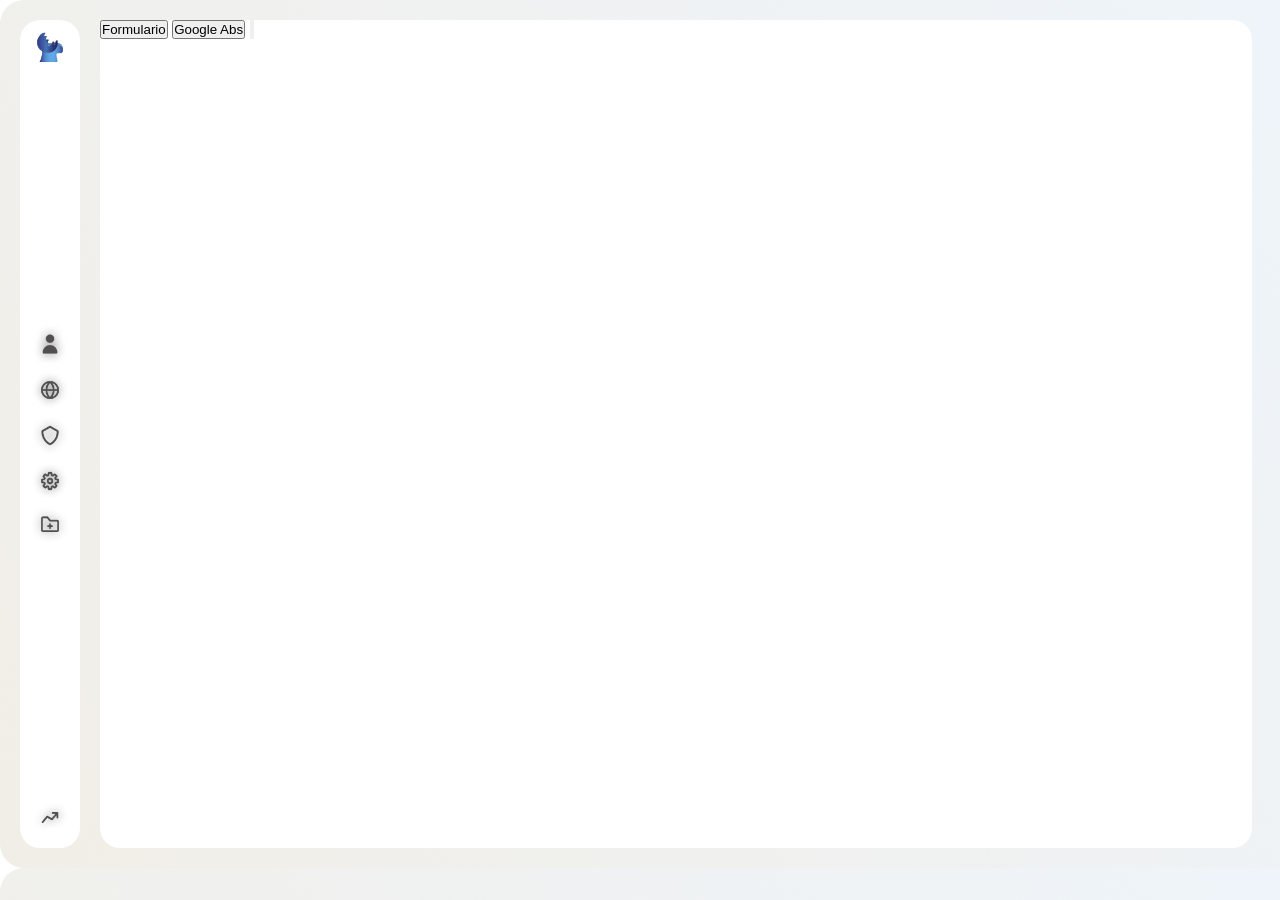
==== html/index.html @ fcce464b "Creacion de Header Para todas las Paginas" ====
<!DOCTYPE html>
<html lang="en">
<head>
    <meta charset="UTF-8">
    <meta http-equiv="X-UA-Compatible" content="IE=edge">
    <meta name="viewport" content="width=device-width, initial-scale=1.0">
    <title> CRM BlueCaribu </title>
    <link rel="stylesheet" href="../style/style.css">
</head>
<body>
    <!--Header Menu Vertucal -->
    <header class="header-container"> 
        <section class="logo-empresa">
            <a href="">
                <img src="../img/photos/logo_enpresa.png" alt="Logo Empresa">
            </a>
        </section>

        <nav class="navegacion-icons">
            <a href="" class="hober">
                <img src="../img/icon/icon_person.png" alt="icon person">
            </a>

            <a href="">
                <img src="../img/icon/icon_empresa.png" alt="icon empres">   
            </a>

            <a href="">
                <img src="../img/icon/icon _seguridad.png" alt="icon seguridad">   
            </a>

            <a href="">
                <img src="../img/icon/icon _seting.png" alt="icon condiguraciones">   
            </a>

            <a href="">
                <img src="../img/icon/icon _folder.png" alt="icon notas">   
            </a>
        </nav>

        <section>
            <a href="">
                <img src="../img/icon/icon _lineas.png" alt="icono lineas">
            </a>
        </section>
    </header> 

    <!-- Main Cartas Dinamicas-->
    <main class="main-container">
        <nav class="nav-main">
            <button> Formulario </button>
            <button> Google Abs </button>
            <button>
                <img src="" alt="">
            </button>
        </nav>

        <div class="card1-main">

        </div>
        
        <div class="card2-main">

        </div>
    </main>
</body>
</html>
---- style/style.css ----
*{
    box-sizing: border-box;
    margin: 0;
    padding: 0;
}

body{
    font-family: 'Inconsolata', monospace;
    font-family: 'Poppins', sans-serif;
    font-family: 'Quicksand', sans-serif;
    background-image: url(../img/photos/Fondo.png);
    background-size: cover;
    border: 0px;
    display: flex;
}

:root{
    /*Colores*/
    --white:#FFFFFF;
    --black:#000000;
    /*Tamaño De Letas*/
    --font-pequeñp: 14px;
    --font-mediana: 16px;
    --font-grande: 20px;
    --fort-exgrande: 25px;
}

/* --- Header ----*/
header{
    background-color: var(--white);
    width: 60px;
    height: 92vh;
    margin: 20px;
    border-radius: 20px;
    display: flex;
    flex-direction: column;
    justify-content: space-between;
    align-items: center;
    padding: 10px;
}

.hoder :nth-child(2){
    width: 15px;
    height: 15px;
}

header img{
    width: 40px;
    width: 40px;
}

main{
    background-color: var(--white);
    width: 90%;
    height: 92vh;
    margin: 20px 20px 20px 0px;
    border-radius: 20px;
}
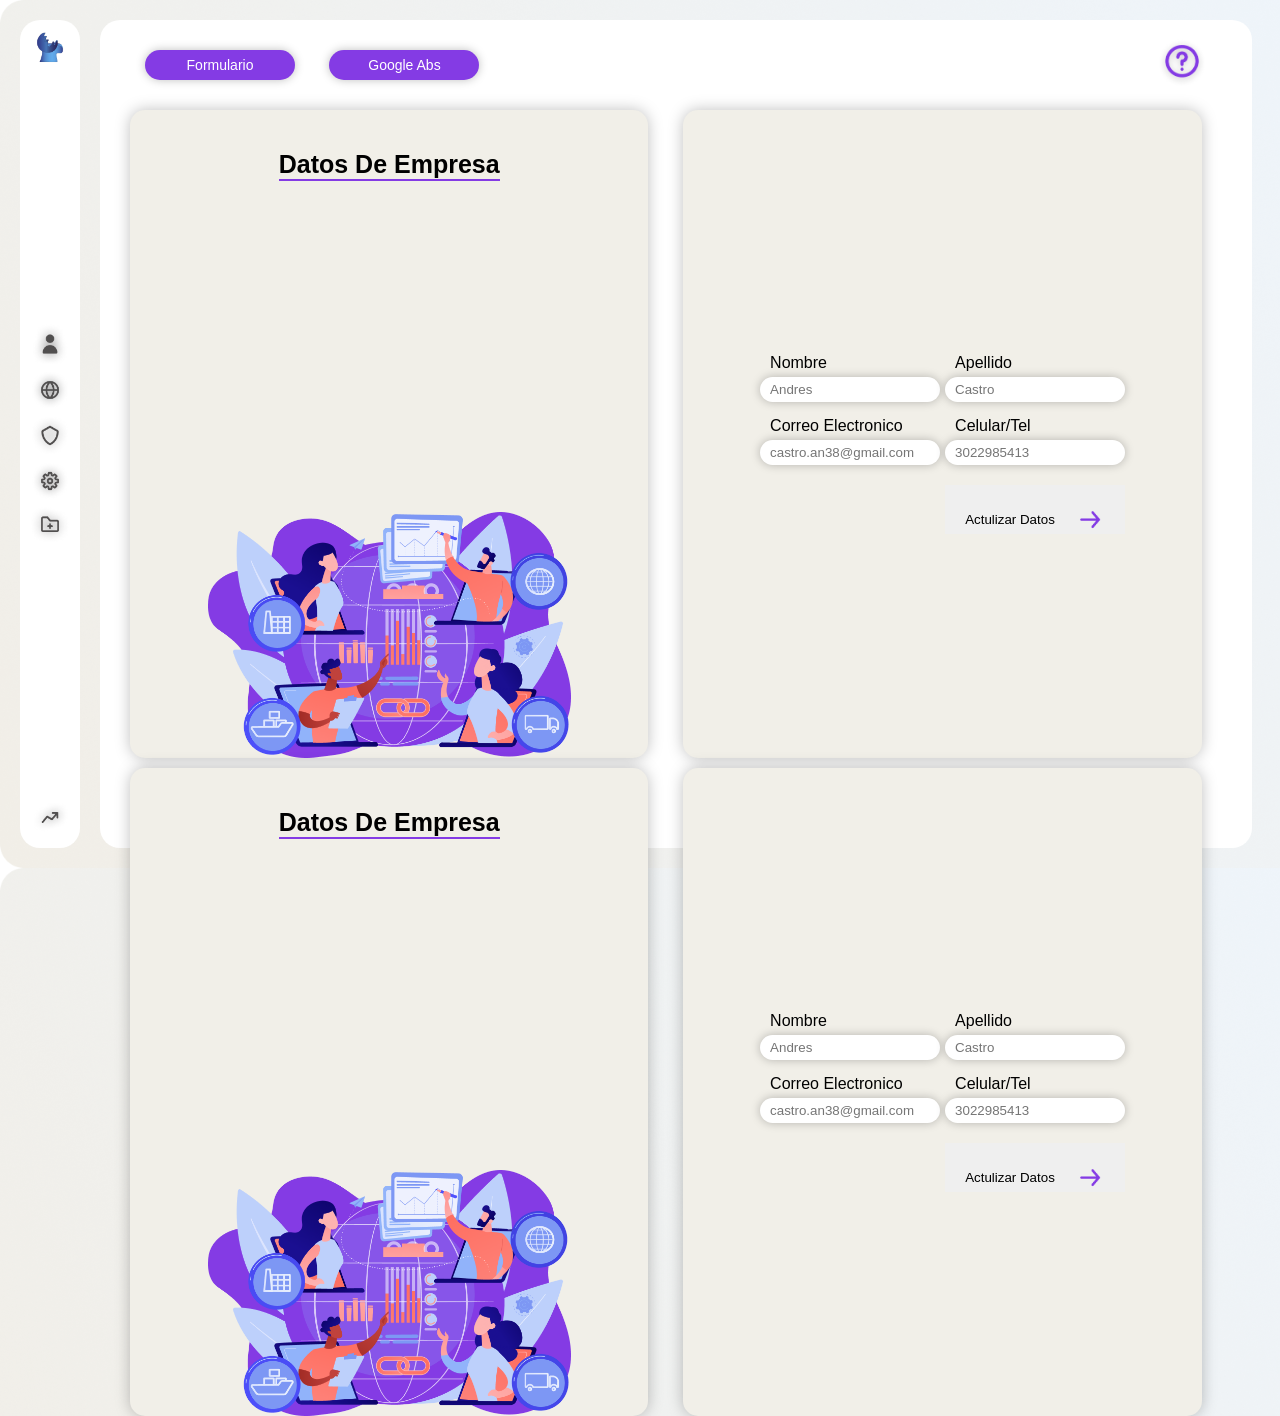
==== commit 1b025b87: "Terminado de cartas de personas y empresas" ====
--- a/html/index.html
+++ b/html/index.html
@@ -47,19 +47,164 @@
 
     <!-- Main Cartas Dinamicas-->
     <main class="main-container">
-        <nav class="nav-main">
-            <button> Formulario </button>
-            <button> Google Abs </button>
-            <button>
-                <img src="" alt="">
-            </button>
-        </nav>
-
-        <div class="card1-main">
-
-        </div>
-        
-        <div class="card2-main">
+        <div class="card-personas-main">
+            <nav class="nav-main">
+                <section class="button-nav">
+                    <button> Formulario </button>
+                    <button> Google Abs</button>
+                </section>
+
+                <section class="icono-preguntas">
+                    <img src="../img/icon/preguntas.png" alt="Logo preguntas">
+                </section>
+            </nav>
+
+            <div class="card-container invisible-persona">
+                <section class="card1">
+                    <h1> Datos De Contacto</h1>
+                    <img src="../img/photos/ilustracion_persona.png" alt="ilustracion contacto">
+                </section>
+
+                <section class="card2">
+                    <form action="" class="formulario">
+                        <ul class="container-fomulario">
+                            <li>
+                                <label for="nombre">Nombre</label>
+                                <input type="text" id="nombre" placeholder="Andres" required>
+                            </li>
+
+                            <li>
+                                <label for="apellido">Apellido</label>
+                                <input type="text" id="apellido" placeholder="Castro" required>
+                            </li>
+
+                            <li>
+                                <label for="email">Correo Electronico</label>
+                                <input type="email" id="email" placeholder="castro.an38@gmail.com" required>
+                            </li>
+
+                            <li>
+                                <label for="telefono">Celular/Tel</label>
+                                <input type="number" id="telefono" placeholder="3022985413" required>
+                            </li>
+
+                            <li>
+                                <label for="dirreccion">Dirreccion</label>
+                                <input type="text" id="dirrecion" placeholder="Carrera 16 # 90 - 34" required>
+                            </li>
+
+                            <li>
+                                <label for="pais">Pais</label>
+                                <input type="text" id="pais" placeholder="Colombia" required>
+                            </li>
+
+                            <li>
+                                <label for="ciudad">Ciudad</label>
+                                <input type="text" id="ciudad" placeholder="Zipaquira" required>
+                            </li>
+
+                            <li>
+                                <label for="skype">Skype</label>
+                                <input type="text" id="skype" placeholder="Andres.Castro" required>
+                            </li>
+
+                            <li>
+                                <label for="likedin">Likedin</label>
+                                <input type="text" id="likedin" placeholder="andresCastro" required>
+                            </li>
+
+                            <li>
+                                <label for="cargo">Cargo</label>
+                                <input type="text" id="cargo" placeholder="Ingeniero Multiemdia" required>
+                            </li>
+
+                            <button>
+                                <p>Actulizar Datos
+                                    <img src="../img/icon/button.png" alt="">
+                                </p>
+                            </button>
+                        </ul>
+                    </form>
+                </section>
+            </div>
+
+            <div class="card-container invisible-empresa">
+                <section class="card1">
+                    <h1> Datos De Empresa</h1>
+                    <img src="../img/photos/ilustracion_empresa.png" alt="ilustracion contacto">
+                </section>
+
+                <section class="card2 card2-empresas">
+                    <form action="" class="formulario">
+                        <ul class="container-fomulario">
+                            <li>
+                                <label for="nombre">Nombre</label>
+                                <input type="text" id="nombre" placeholder="Andres" required>
+                            </li>
+
+                            <li>
+                                <label for="apellido">Apellido</label>
+                                <input type="text" id="apellido" placeholder="Castro" required>
+                            </li>
+
+                            <li>
+                                <label for="email">Correo Electronico</label>
+                                <input type="email" id="email" placeholder="castro.an38@gmail.com" required>
+                            </li>
+
+                            <li>
+                                <label for="telefono">Celular/Tel</label>
+                                <input type="number" id="telefono" placeholder="3022985413" required>
+                            </li>
+
+                            <button>
+                                <p>Actulizar Datos
+                                    <img src="../img/icon/button.png" alt="">
+                                </p>
+                            </button>
+                        </ul>
+                    </form>
+                </section>
+            </div>
+
+            <div class="card-container invisible-seguimiento">
+                <section class="card1">
+                    <h1> Datos De Empresa</h1>
+                    <img src="../img/photos/ilustracion_empresa.png" alt="ilustracion contacto">
+                </section>
+
+                <section class="card2 card2-empresas">
+                    <form action="" class="formulario">
+                        <ul class="container-fomulario">
+                            <li>
+                                <label for="nombre">Nombre</label>
+                                <input type="text" id="nombre" placeholder="Andres" required>
+                            </li>
+
+                            <li>
+                                <label for="apellido">Apellido</label>
+                                <input type="text" id="apellido" placeholder="Castro" required>
+                            </li>
+
+                            <li>
+                                <label for="email">Correo Electronico</label>
+                                <input type="email" id="email" placeholder="castro.an38@gmail.com" required>
+                            </li>
+
+                            <li>
+                                <label for="telefono">Celular/Tel</label>
+                                <input type="number" id="telefono" placeholder="3022985413" required>
+                            </li>
+
+                            <button>
+                                <p>Actulizar Datos
+                                    <img src="../img/icon/button.png" alt="">
+                                </p>
+                            </button>
+                        </ul>
+                    </form>
+                </section>
+            </div>
 
         </div>
     </main>
--- a/style/style.css
+++ b/style/style.css
@@ -18,8 +18,10 @@
     /*Colores*/
     --white:#FFFFFF;
     --black:#000000;
+    --morado: #843BE4;
+    --gris: #F1EFE8;
     /*Tamaño De Letas*/
-    --font-pequeñp: 14px;
+    --font-pequenio: 14px;
     --font-mediana: 16px;
     --font-grande: 20px;
     --fort-exgrande: 25px;
@@ -49,10 +51,148 @@
     width: 40px;
 }
 
+/* Main */
 main{
     background-color: var(--white);
     width: 90%;
     height: 92vh;
     margin: 20px 20px 20px 0px;
     border-radius: 20px;
+}
+
+
+.nav-main{
+    height: 60px;
+    display: flex;
+    justify-content: space-between;
+    align-items: center;
+    margin: 15px 45px 15px 45px;
+}
+
+.nav-main button{
+    width: 150px;
+    height: 30px;
+    background: var(--morado);
+    border: none;
+    border-radius: 15px;
+    color: var(--white);
+    font-size: var(--font-pequenio);
+    box-shadow: 0px 0px 10px rgba(0, 0, 0, 0.25);
+}
+
+.button-nav :nth-child(2){
+    margin-left: 30px;
+ }
+
+.icono-preguntas img{
+    width: 50px;
+    height: 50px;
+}
+
+.card-container{
+    width: 90%;
+    height: auto;
+    margin: 0px 30px 10px 30px;
+    display: grid;
+    grid-template-columns: repeat(2,50%);
+    grid-template-rows: auto;
+    gap: 35px;
+}
+
+.card1, .card2{
+    background-color: var(--gris);
+    height: 72vh;
+    border-radius: 15px;
+    box-shadow: 0px 0px 15px rgba(0, 0, 0, 0.25);
+}
+
+.card1{
+    display: flex;
+    flex-direction: column;
+    justify-content: space-between;
+}
+
+.card1 h1{
+    font-size: var(--fort-exgrande);
+    margin: 0 auto;
+    padding-top: 40px;
+    border-bottom: 2px solid var(--morado);
+}
+
+.card1 img{
+    width: 70%;
+    object-fit: contain;
+    align-items: center;
+    margin: 0 auto;
+}
+
+.container-fomulario{
+    display: grid;
+    grid-template-columns: repeat(2,1fr);
+    grid-template-rows: repeat(5, auto);
+    gap: 5px;
+}
+
+.formulario{
+    margin-top: 10px;
+}
+
+.formulario label{
+    font-size: var(--font-mediana);
+    padding-top: 10px;
+    padding-left: 10px;
+}
+
+.container-fomulario li{
+    display: flex;
+    flex-direction: column;
+    margin: 0 auto;
+}
+.container-fomulario input{
+    border-radius: 15px;
+    border: none;
+    height: 25px;
+    width: 180px;
+    margin-top: 5px;
+    padding-left: 10px;
+    outline: none;
+    box-shadow: 0px 0px 10px rgba(0, 0, 0, 0.25);;
+}
+
+.container-fomulario input:focus{
+    border: 2px solid var(--morado);
+}
+
+.container-fomulario button{
+    grid-area: 6 / 2;
+    border: none;
+    width: 180px;
+    margin: 0 auto;
+    padding-top: 20px;
+}
+
+.container-fomulario button p{
+    display: flex;
+    place-items: center;
+    justify-content: space-evenly;
+}
+
+.container-fomulario button img{
+    width: 30px;
+}
+
+/* Ocurtar la primera caratas de personas */
+.invisible-persona{
+    display: none;
+}
+
+/* Estilos de Crtas Empresa */
+.card2-empresas{
+    display: flex;
+    justify-content: center;
+    align-items: center
+}
+
+.invisible-empresa{
+    /*display: none; */
 }
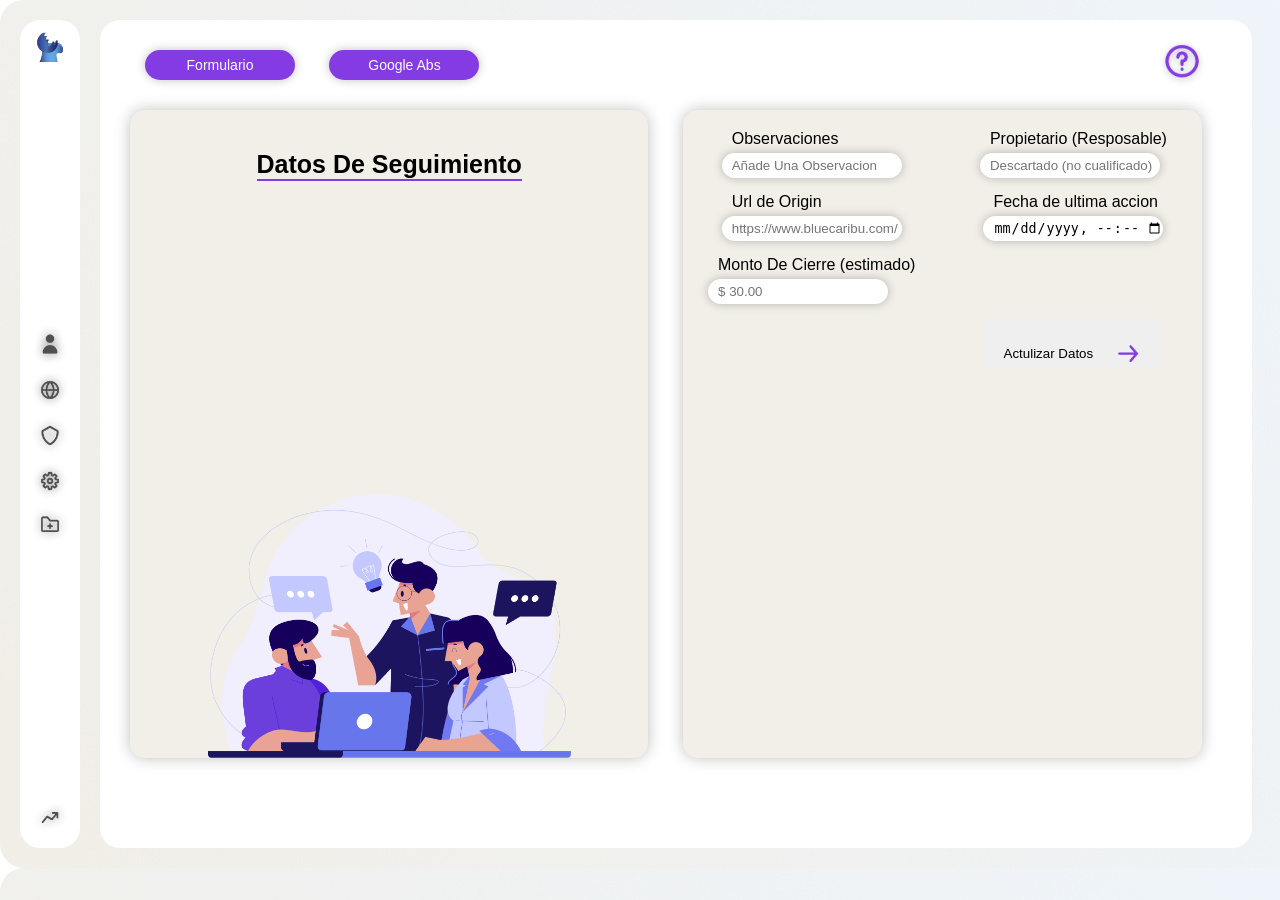
==== commit ad93d365: "Documentado codigo y modificando la carta de seguimiento" ====
--- a/html/index.html
+++ b/html/index.html
@@ -10,12 +10,15 @@
 <body>
     <!--Header Menu Vertucal -->
     <header class="header-container"> 
+
+        <!-- Logo Empresa -->
         <section class="logo-empresa">
             <a href="">
                 <img src="../img/photos/logo_enpresa.png" alt="Logo Empresa">
             </a>
         </section>
 
+        <!--Menu de Iconos de navegacion-->
         <nav class="navegacion-icons">
             <a href="" class="hober">
                 <img src="../img/icon/icon_person.png" alt="icon person">
@@ -38,6 +41,7 @@
             </a>
         </nav>
 
+        <!-- Linea de Tiempo -->
         <section>
             <a href="">
                 <img src="../img/icon/icon _lineas.png" alt="icono lineas">
@@ -48,6 +52,7 @@
     <!-- Main Cartas Dinamicas-->
     <main class="main-container">
         <div class="card-personas-main">
+            <!-- Navegacion de Botones Main Formualrio, google Ads & ? -->
             <nav class="nav-main">
                 <section class="button-nav">
                     <button> Formulario </button>
@@ -59,6 +64,7 @@
                 </section>
             </nav>
 
+            <!-- Cartas Datos Persona-->
             <div class="card-container invisible-persona">
                 <section class="card1">
                     <h1> Datos De Contacto</h1>
@@ -128,6 +134,7 @@
                 </section>
             </div>
 
+            <!-- Cartas Datos Empresa-->
             <div class="card-container invisible-empresa">
                 <section class="card1">
                     <h1> Datos De Empresa</h1>
@@ -136,25 +143,25 @@
 
                 <section class="card2 card2-empresas">
                     <form action="" class="formulario">
-                        <ul class="container-fomulario">
-                            <li>
-                                <label for="nombre">Nombre</label>
-                                <input type="text" id="nombre" placeholder="Andres" required>
-                            </li>
-
-                            <li>
-                                <label for="apellido">Apellido</label>
-                                <input type="text" id="apellido" placeholder="Castro" required>
-                            </li>
-
-                            <li>
-                                <label for="email">Correo Electronico</label>
-                                <input type="email" id="email" placeholder="castro.an38@gmail.com" required>
-                            </li>
-
-                            <li>
-                                <label for="telefono">Celular/Tel</label>
-                                <input type="number" id="telefono" placeholder="3022985413" required>
+                        <ul class="container-fomulario formulario-empresa">
+                            <li>
+                                <label for="empresa">Empresa</label>
+                                <input type="text" id="empresa" placeholder="BlueCaribu" required>
+                            </li>
+
+                            <li>
+                                <label for="pagina">Pagina Web</label>
+                                <input type="url" id="pagina" placeholder="https://www.bluecaribu.com/" required>
+                            </li>
+
+                            <li>
+                                <label for="telefono-empresa">Telefono</label>
+                                <input type="number" id="telefono-empresa" placeholder="17941799" required>
+                            </li>
+
+                            <li>
+                                <label for="extencion">Extencion</label>
+                                <input type="number" id="extencion" placeholder="30229" required>
                             </li>
 
                             <button>
@@ -166,34 +173,40 @@
                     </form>
                 </section>
             </div>
-
+        
+            <!-- Cartas Datos Seguimiento-->
             <div class="card-container invisible-seguimiento">
                 <section class="card1">
-                    <h1> Datos De Empresa</h1>
-                    <img src="../img/photos/ilustracion_empresa.png" alt="ilustracion contacto">
-                </section>
-
-                <section class="card2 card2-empresas">
+                    <h1> Datos De Seguimiento</h1>
+                    <img src="../img/photos/ilustracion_seguimiento.png" alt="ilustracion contacto">
+                </section>
+
+                <section class="card2 card2-seguimiento">
                     <form action="" class="formulario">
                         <ul class="container-fomulario">
                             <li>
-                                <label for="nombre">Nombre</label>
-                                <input type="text" id="nombre" placeholder="Andres" required>
-                            </li>
-
-                            <li>
-                                <label for="apellido">Apellido</label>
-                                <input type="text" id="apellido" placeholder="Castro" required>
-                            </li>
-
-                            <li>
-                                <label for="email">Correo Electronico</label>
-                                <input type="email" id="email" placeholder="castro.an38@gmail.com" required>
-                            </li>
-
-                            <li>
-                                <label for="telefono">Celular/Tel</label>
-                                <input type="number" id="telefono" placeholder="3022985413" required>
+                                <label for="notas">Observaciones</label>
+                                <input type="text" id="notas" placeholder="Añade Una Observacion" required>
+                            </li>
+
+                            <li>
+                                <label for="propietario">Propietario (Resposable)</label>
+                                <input type="text" id="propietario" placeholder="Descartado (no cualificado)" required>
+                            </li>
+
+                            <li>
+                                <label for="url">Url de Origin</label>
+                                <input type="url" id="url" placeholder="https://www.bluecaribu.com/" required>
+                            </li>
+
+                            <li>
+                                <label for="fecha">Fecha de ultima accion</label>
+                                <input type="datetime-local" id="fecha" placeholder="20/09/2017 4:50pm" required>
+                            </li>
+
+                            <li>
+                                <label for="monto">Monto De Cierre (estimado)</label>
+                                <input type="number" id="monto" placeholder="$ 30.00 " required>
                             </li>
 
                             <button>
--- a/style/style.css
+++ b/style/style.css
@@ -186,7 +186,11 @@
     display: none;
 }
 
-/* Estilos de Crtas Empresa */
+.formulario-empresa{
+    gap: 15px;
+}
+
+/* Estilos de Cartas Empresa */
 .card2-empresas{
     display: flex;
     justify-content: center;
@@ -194,5 +198,7 @@
 }
 
 .invisible-empresa{
-    /*display: none; */
-}+    display: none; 
+}
+
+/* Estilos de Carta Seguimiento */
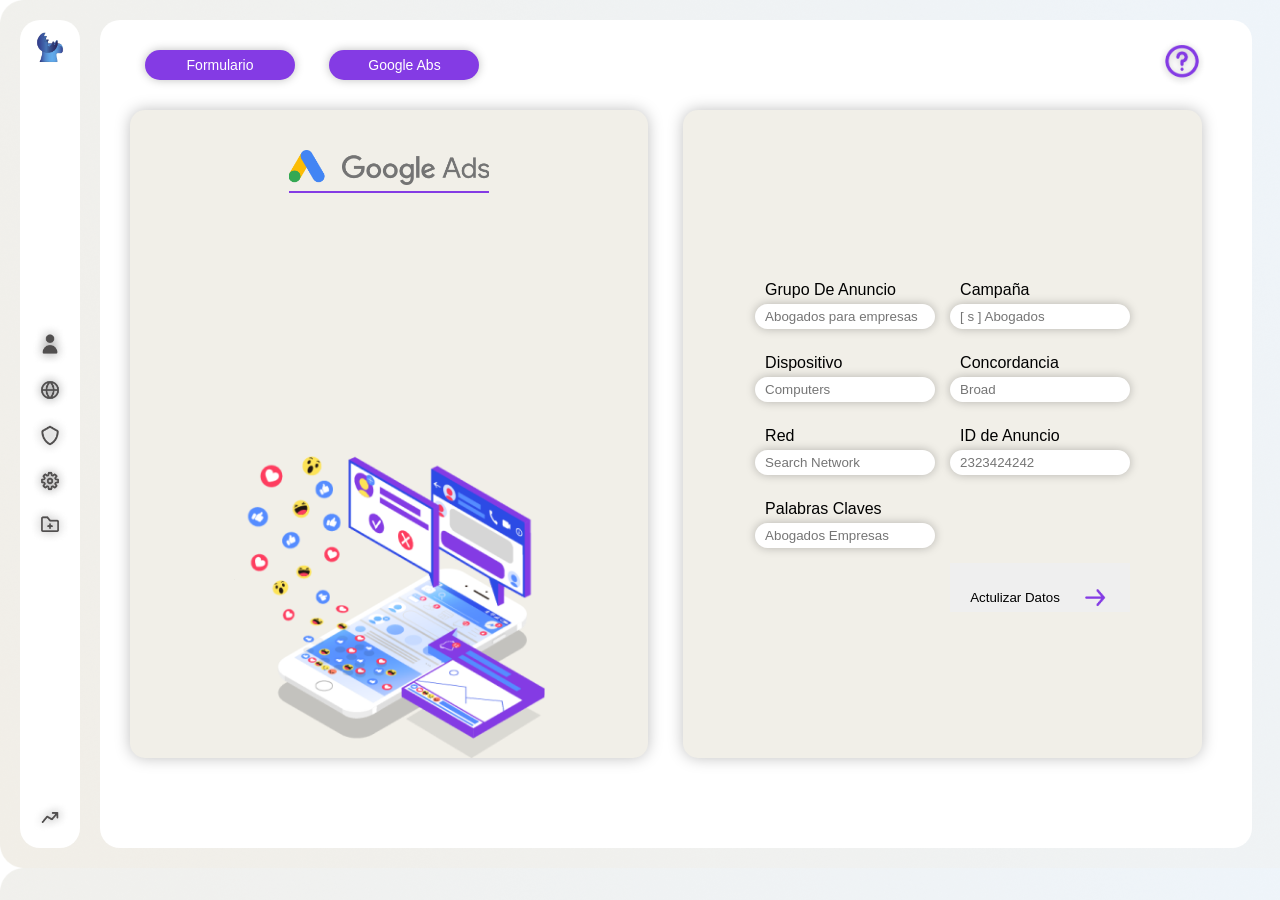
==== commit 729fd547: "Temrinado carta de Seguimiento, Personalizacion y Google Ads" ====
--- a/html/index.html
+++ b/html/index.html
@@ -184,13 +184,18 @@
                 <section class="card2 card2-seguimiento">
                     <form action="" class="formulario">
                         <ul class="container-fomulario">
-                            <li>
+                            <li class="observaciones-seguimiento">
                                 <label for="notas">Observaciones</label>
                                 <input type="text" id="notas" placeholder="Añade Una Observacion" required>
                             </li>
 
                             <li>
                                 <label for="propietario">Propietario (Resposable)</label>
+                                <input type="text" id="propietario" placeholder="Marcela Camargo" required>
+                            </li>
+
+                            <li>
+                                <label for="propietario">Face De Negocio</label>
                                 <input type="text" id="propietario" placeholder="Descartado (no cualificado)" required>
                             </li>
 
@@ -205,8 +210,115 @@
                             </li>
 
                             <li>
-                                <label for="monto">Monto De Cierre (estimado)</label>
+                                <label for="monto">Monto De Cierre</label>
                                 <input type="number" id="monto" placeholder="$ 30.00 " required>
+                            </li>
+
+                            <button>
+                                <p>Actulizar Datos
+                                    <img src="../img/icon/button.png" alt="">
+                                </p>
+                            </button>
+                        </ul>
+                    </form>
+                </section>
+            </div>
+
+            <!-- Cartas Datos Personalizacion-->
+            <div class="card-container invisible-personalizacion">
+                <section class="card1">
+                    <h1> Campos Personalizados </h1>
+                    <img src="../img/photos/illustracion_personalizacion.png" alt="ilustracion personalizacion">
+                </section>
+
+                <section class="card2 card2-seguimiento">
+                    <form action="" class="formulario">
+                        <ul class="container-fomulario">
+                            <li class="observaciones-seguimiento">
+                                <label for="interes">Infromacion adicional de interes</label>
+                                <input type="text" id="interes" placeholder="Cuentamos que te inresa" required>
+                            </li>
+
+                            <li>
+                                <label for="tel-adicional">Telefono Adicional</label>
+                                <input type="text" id="tel-adicional" placeholder="3022985413" required>
+                            </li>
+
+                            <li>
+                                <label for="usuario-incial">Usuario Inicial</label>
+                                <input type="text" id="usuario-incial" placeholder="Andres_Castro" required>
+                            </li>
+
+                            <li>
+                                <label for="empresa">Empresa</label>
+                                <input type="text" id="empres" placeholder="3022985413" required>
+                            </li>
+
+                            <li>
+                                <label for="politica-datos">Politaca De Datos</label>
+                                <input type="text" id="politica-datos" placeholder="datos" required>
+                            </li>
+
+                            <li>
+                                <label for="marca">Marca</label>
+                                <input type="text" id="marca" placeholder="DJS Andres" required>
+                            </li>
+
+                            <button>
+                                <p>Actulizar Datos
+                                    <img src="../img/icon/button.png" alt="">
+                                </p>
+                            </button>
+                        </ul>
+                    </form>
+                </section>
+            </div>
+
+            <!-- Cartas Datos Google Ads -->
+            <div class="card-container invisible-GoogleAds">
+                <section class="card1 img-google">
+                    <h1>
+                        <img src="../img/photos/logo_googleAds.png" alt="logo Google Ads"> 
+                    </h1>
+                    <img src="../img/photos/ilustracion_Ads.png" alt="ilustracion contacto">
+                </section>
+
+                <section class="card2 card-google">
+                    <form action="" class="formulario">
+                        <ul class="container-fomulario">
+                            <li>
+                                <label for="grupo_anuncio">Grupo De Anuncio</label>
+                                <input type="text" id="grupo_anuncio" placeholder="Abogados para empresas" required>
+                            </li>
+
+                            <li>
+                                <label for="campanea">Campaña</label>
+                                <input type="text" id="campanea" placeholder="[ s ] Abogados " required>
+                            </li>
+
+                            <li>
+                                <label for="dispositivo">Dispositivo</label>
+                                <input type="text" id="dispositivo" placeholder="Computers" required>
+                            </li>
+
+                            <li>
+                                <label for="concordancia">Concordancia</label>
+                                <input type="text" id="concordancia" placeholder="Broad" required>
+                            </li>
+
+                            <li>
+                                <label for="red">Red</label>
+                                <input type="text" id="red" placeholder="Search Network" required>
+                            </li>
+
+                            <li>
+                                <label for="id_anuncio">ID de Anuncio</label>
+                                <input type="number" id="id_anuncio" placeholder="2323424242" required>
+                            </li>
+
+                            <li>
+                                <label for="palabra-clave">Palabras Claves</label>
+                                <input type="text" id="palabra-clave" placeholder="Abogados Empresas" required>
                             </li>
 
                             <button>
--- a/style/style.css
+++ b/style/style.css
@@ -201,4 +201,41 @@
     display: none; 
 }
 
-/* Estilos de Carta Seguimiento */+/* Estilos de Carta Seguimiento */
+.observaciones-seguimiento{
+    grid-area: 1 / 1 / 2 / 3;
+    width: 90%;
+}
+.observaciones-seguimiento input{
+    width: 100%;
+    height: 100px;
+}
+
+.invisible-seguimiento{
+    display: none;
+}
+
+/* Estilos de Casrta De Personalizacion */
+.invisible-personalizacion{
+    display: none;
+}
+
+/* Estilos de Cardta Formulario Google Ads */
+.img-google img:nth-child(1){
+    width: 200px;
+}
+
+.img-google img:nth-child(2){
+    width: 60%;
+}
+
+.card-google{
+    display: flex;
+    justify-content: center;
+    align-items: center;
+}
+
+.card-google li{
+    padding: 5px;
+}
+
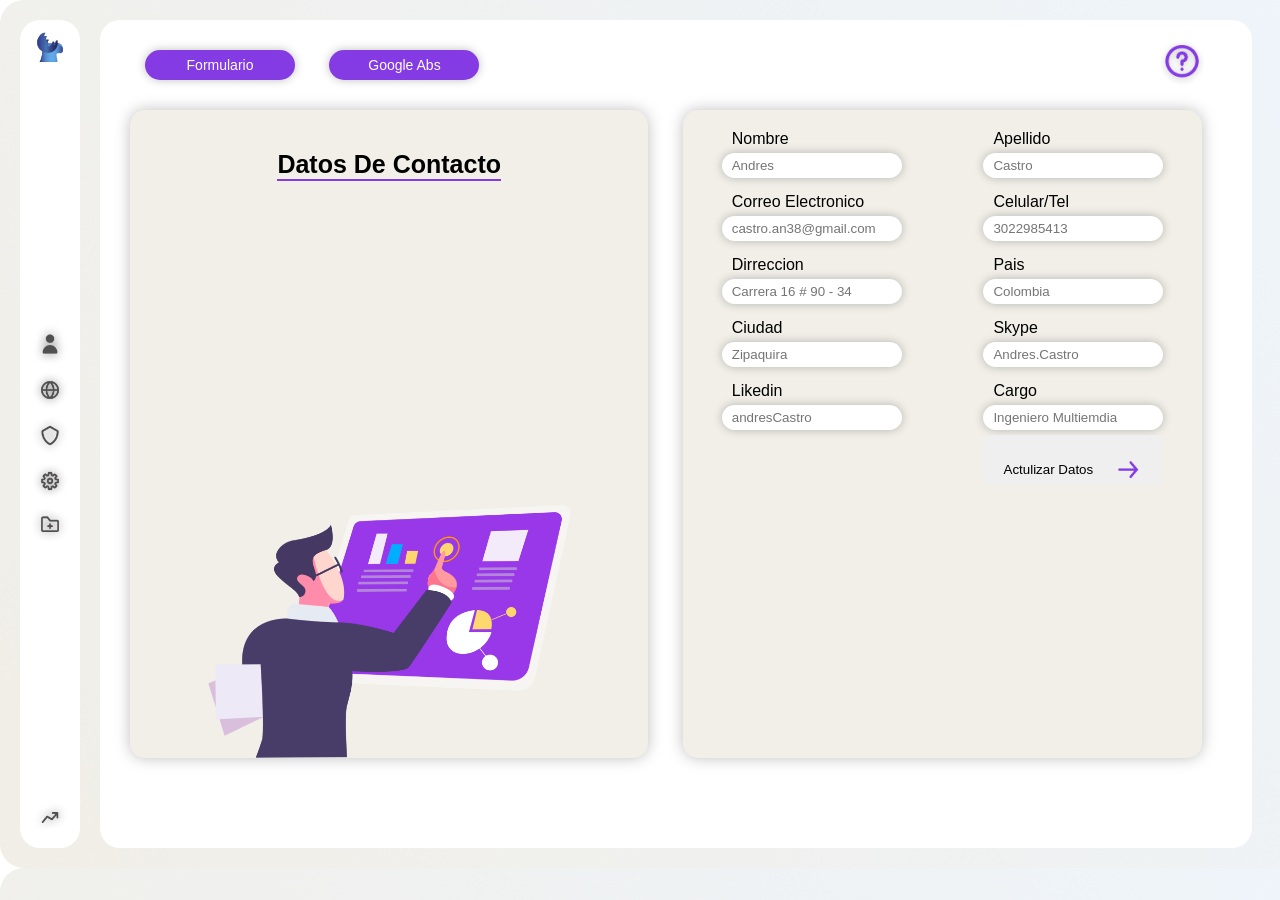
==== commit 7ecb645a: "Finalizado todas las cartas linea tiempo y notas" ====
--- a/html/index.html
+++ b/html/index.html
@@ -274,6 +274,136 @@
                 </section>
             </div>
 
+            <!-- Carta Notas & Acciones -->
+            <div  class="card-container invisible-Notas">
+                <!-- Carta Izqueirda de Notas -->
+                <section class="card1  cardIzquierda">
+                    <h1> Notas & Acciones </h1>
+
+                    <div class="botones-notas">
+                        <button class="button-nav-notas">
+                            <img src="../img/icon/lapiz 1.png" alt="Lapiz de Notas">
+                            <p> Nota Interna</p>
+                        </button>
+
+                        <button class="button-nav-notas">
+                            <img src="../img/icon/gmail 2.png" alt="Gmal">
+                            <p> Conectar Email </p>
+                        </button>
+
+                        <button class="button-nav-notas">
+                            <img src="../img/icon/whatsapp 1.png" alt="whatsapp">
+                            <p> WhatsApp </p>
+                        </button>
+                    </div>
+
+                    <form action="" class="formualrio-notas">
+                        <ul>
+                            <li>
+                                <label for="notas_acciones"> Escribe Aqui tu Nota</label>
+                                <input type="text" id="notas_acciones" placeholder="Notas_acciones" required>
+                            </li>
+
+                            <li>
+                                <button class="button-notas"> Añadir Nota </button>
+                            </li>
+                        </ul>
+                    </form>
+                </section>
+
+                <section class="card2 cardDerecha">
+                    <div class="noticas">
+                        <img src="../img/icon/Ellipse 1.png" alt="buton">
+                        <p> 29/09/2017 4:50pm </p>
+                        <h4> Lorena Pulido Degado  </h4>
+                        <p> Enviar mensaje a contacto  castro.an@gmail.com para 
+                            validar su informacion personal y actulizar dato
+                        </p>
+                    </div>
+
+                    <div class="noticas">
+                        <img src="../img/icon/Ellipse 1.png" alt="buton">
+                        <p> 29/09/2017 4:50pm </p>
+                        <h4> Lorena Pulido Degado  </h4>
+                        <p> Enviar mensaje a contacto  castro.an@gmail.com para 
+                            validar su informacion personal y actulizar dato
+                        </p>
+                    </div>
+
+                    <div class="noticas">
+                        <img src="../img/icon/Ellipse 1.png" alt="buton">
+                        <p> 29/09/2017 4:50pm </p>
+                        <h4> Lorena Pulido Degado  </h4>
+                        <p> Enviar mensaje a contacto  castro.an@gmail.com para 
+                            validar su informacion personal y actulizar dato
+                        </p>
+                    </div>
+
+                    <button>
+                        <p>Actulizar Datos
+                            <img src="../img/icon/button.png" alt="">
+                        </p>            
+                    </button>
+
+                </section>
+            </div>
+
+            <!-- Carta Linea de Tiempo -->
+            <div  class="card-container invisible-tiempo">
+                <!-- Carta Izqueirda de Linea Tiempo -->
+                <section class="card1  cardIzquierda linea-tiempo">
+                    <h1> Línea de Tiempo </h1>
+
+                    <div class="graficas">
+                       <p>Actividad</p>
+                       <img src="../img/photos/Frame.png" alt="Fram">
+                    </div>
+
+                    <div class="graficas">
+                        <p>Seguidores</p>
+                        <img src="../img/photos/graficaLineal.png" alt="Grafica lineal">
+                    </div>
+                </section>
+
+                <section class="card2 cardDerecha linea-contaner">
+                    <div class="noticas eventos-linea">
+                        <p> 29/09/2017 4:50pm </p>
+                        <h4> Lorena Pulido Degado  </h4>
+                        <p> Enviar mensaje a contacto  castro.an@gmail.com para 
+                            validar su informacion personal y actulizar dato
+                        </p>
+                        <img src="../img/icon/person_add_.png" alt="icono peronas">
+                    </div>
+
+                    <div class="noticas eventos-linea">
+                        <p> 29/09/2017 4:50pm </p>
+                        <h4> Lorena Pulido Degado  </h4>
+                        <p> Enviar mensaje a contacto  castro.an@gmail.com para 
+                            validar su informacion personal y actulizar dato
+                        </p>
+                        <img src="../img/icon/browser_.png" alt="icono browaer">
+                    </div>
+
+                    <div class="noticas eventos-linea">
+                        <p> 29/09/2017 4:50pm </p>
+                        <h4> Lorena Pulido Degado  </h4>
+                        <p> Enviar mensaje a contacto  castro.an@gmail.com para 
+                            validar su informacion personal y actulizar dato
+                        </p>
+                        <img src="../img/icon/save_outline_.png" alt="icono save">
+
+                    </div>
+
+                    <button>
+                        <p>Actulizar Datos
+                            <img src="../img/icon/button.png" alt="">
+                        </p>            
+                    </button>
+
+                </section>
+            </div>
+
+
             <!-- Cartas Datos Google Ads -->
             <div class="card-container invisible-GoogleAds">
                 <section class="card1 img-google">
--- a/style/style.css
+++ b/style/style.css
@@ -183,7 +183,7 @@
 
 /* Ocurtar la primera caratas de personas */
 .invisible-persona{
-    display: none;
+    
 }
 
 .formulario-empresa{
@@ -198,7 +198,7 @@
 }
 
 .invisible-empresa{
-    display: none; 
+    display: none;
 }
 
 /* Estilos de Carta Seguimiento */
@@ -239,3 +239,219 @@
     padding: 5px;
 }
 
+
+.invisible-GoogleAds{
+    display: none;
+}
+
+/* Crear carta de Notas & Acciones */
+
+/* Carta Izauqierda*/
+.botones-notas{
+    margin: 0 auto;
+}
+
+.button-nav-notas{
+    width: 250px;
+    height: 30px;
+    margin: 10px;
+    background-color: var(--white);
+    border: none;
+    border-radius: 15px;
+    align-items: center;
+    display: grid;
+    grid-template-columns: repeat(2,1fr);
+    box-shadow: 0px 0px 5px rgba(0, 0, 0, 0.25);
+}
+
+.button-nav-notas img{
+    width: 30px;
+    height: 30px;
+}
+
+.formualrio-notas{
+    height: 180px;
+    background-color: var(--white);
+    border-radius: 15px;
+    width: 400px;
+    margin: 0 auto;
+    margin-bottom: 20px;
+    text-align: center;
+    padding: 15px;
+    background-color: var(--gris);
+    border-radius: 15px;
+    box-shadow: 0px 0px 15px rgba(0, 0, 0, 0.25);
+}
+.formualrio-notas ul{
+    display: flex;
+    flex-direction: column;
+    align-items: center;
+}
+
+.formualrio-notas ul li{
+    display: flex;
+    flex-direction: column;
+}
+.button-notas{
+    width: 100px;
+    height: 30px;
+    background: var(--morado);
+    border: none;
+    border-radius: 15px;
+    color: var(--white);
+    font-size: var(--font-pequenio);
+    box-shadow: 0px 0px 10px rgba(0, 0, 0, 0.25);
+}
+
+.formualrio-notas input{
+    padding: 10px;
+    height: 85px;
+    width: 350px;
+    margin: 10px;
+    border: none;
+    border-radius: 10px;
+    box-shadow: 0px 0px 15px rgba(0, 0, 0, 0.25);
+
+}
+
+.cardIzquierda{
+    background-color: var(--white);
+    border: none;
+    box-shadow: none;
+    display: grid;
+    grid-template-rows: auto;
+    gap: 15px;
+    margin: 0 auto;
+}
+
+/* Carta Derecha */
+.noticas{
+    background-color: var(--white);
+    border-radius: 15px;
+    width: 80%;
+    height: auto;
+    background-color: var(--gris);
+    border-radius: 15px;
+    box-shadow: 0px 0px 15px rgba(0, 0, 0, 0.25);
+}
+
+.noticas p{
+    font-size: 10px;
+}
+
+.noticas h4{
+    font-size: 12px;
+}
+
+.cardDerecha{
+    padding: 20px;
+    display: grid;
+    grid-template-columns: repeat(2,1fr);
+    grid-template-rows: repeat(3, 1fr);
+    gap: 20px;
+    background-color: var(--white);
+    border: none;
+    box-shadow: none;
+}
+
+.noticas{
+    padding: 10px;
+    display: grid;
+    grid-template-columns: repeat(2,1fr);
+    grid-template-rows: repeat(3,1fr);
+    align-items: center;
+    place-items: center;
+    width: 95%;
+    justify-items: center;
+    text-align: center;
+}
+
+.noticas :nth-child(2){
+    font-size: 8px;
+}
+
+.noticas img{
+    width: 10px;
+}
+
+.noticas :nth-child(3){
+    grid-area: 2/1 / 2/3;
+}
+
+.noticas :nth-child(4){
+    grid-area: 3/1 / 3/3;
+}
+
+.cardDerecha button{
+    border: none;
+    width: 180px;
+    margin: 0 auto;
+    padding-top: 20px;
+    grid-area: 4/2;
+    background-color: var(--white);
+}
+
+.cardDerecha button p{
+    display: flex;
+    place-items: center;
+    justify-content: space-evenly;
+}
+
+.cardDerecha button img{
+    width: 30px;
+}
+
+.invisible-Notas{
+    display: none;
+}
+
+/* Estilo de Cartas de Línea de Tiempo */
+.graficas img{
+    width: 250px;
+}
+
+.graficas{
+    width: 350px;
+    text-align: center;
+    padding-top: 10px;
+    background-color: var(--gris);
+    border-radius: 15px;
+    box-shadow: 0px 0px 10px rgba(0, 0, 0, 0.25);
+}
+
+.linea-tiempo h1{
+    padding-top: 20px;
+}
+
+.eventos-linea{
+    grid-template-rows: repeat(4,1fr);
+}
+
+.eventos-linea img{
+    width: 20px;
+}
+
+.eventos-linea :nth-child(1){
+    grid-area: 1/2 / 2/3;
+}
+
+.eventos-linea :nth-child(2){
+    grid-area: 2/1 / 3 /4;
+}
+
+.eventos-linea :nth-child(3){
+    grid-area: 3/1 / 3/3;
+}
+
+.eventos-linea :nth-child(4){
+    grid-area: 4/2;
+    padding-top: 5px;
+}
+
+.linea-contaner button{
+    grid-area: 2/2;
+}
+
+.invisible-tiempo{
+    display: none;
+}
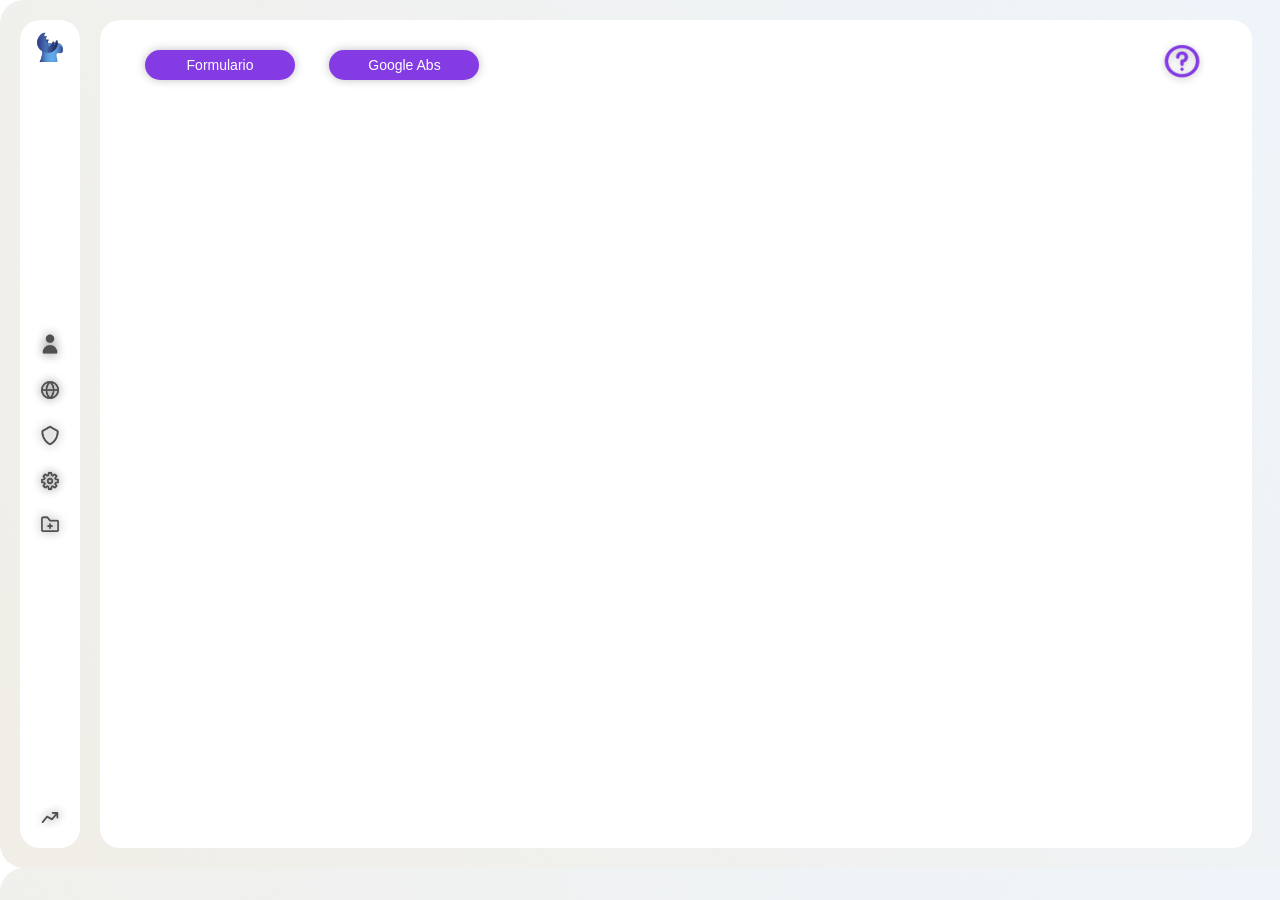
==== commit 830c53e6: "Cartas dinamicas con Js" ====
--- a/html/index.html
+++ b/html/index.html
@@ -12,60 +12,46 @@
     <header class="header-container"> 
 
         <!-- Logo Empresa -->
-        <section class="logo-empresa">
+        <nav class="logo-empresa">
             <a href="">
                 <img src="../img/photos/logo_enpresa.png" alt="Logo Empresa">
             </a>
-        </section>
+        </nav>
 
         <!--Menu de Iconos de navegacion-->
         <nav class="navegacion-icons">
-            <a href="" class="hober">
-                <img src="../img/icon/icon_person.png" alt="icon person">
-            </a>
-
-            <a href="">
-                <img src="../img/icon/icon_empresa.png" alt="icon empres">   
-            </a>
-
-            <a href="">
-                <img src="../img/icon/icon _seguridad.png" alt="icon seguridad">   
-            </a>
-
-            <a href="">
-                <img src="../img/icon/icon _seting.png" alt="icon condiguraciones">   
-            </a>
-
-            <a href="">
-                <img src="../img/icon/icon _folder.png" alt="icon notas">   
-            </a>
+            <img  class="icono_persona" src="../img/icon/icon_person.png" alt="icon persona">
+            <img class="icono_empresa" src="../img/icon/icon_empresa.png" alt="icon empres">
+            <img class="icono_seguridad" src="../img/icon/icon _seguridad.png" alt="icon seguridad">   
+            <img class="icono_seting" src="../img/icon/icon _seting.png" alt="icon condiguraciones">   
+            <img class="icono_folder" src="../img/icon/icon _folder.png" alt="icon notas">   
         </nav>
 
         <!-- Linea de Tiempo -->
-        <section>
-            <a href="">
-                <img src="../img/icon/icon _lineas.png" alt="icono lineas">
-            </a>
-        </section>
+        <nav>
+            <img class="icono_tiempo" src="../img/icon/icon _lineas.png" alt="icono lineas">
+        </nav>
     </header> 
 
     <!-- Main Cartas Dinamicas-->
     <main class="main-container">
         <div class="card-personas-main">
             <!-- Navegacion de Botones Main Formualrio, google Ads & ? -->
-            <nav class="nav-main">
+            <div class="nav-main">
                 <section class="button-nav">
                     <button> Formulario </button>
-                    <button> Google Abs</button>
+                    <button class="button-google"> Google Abs</button>
                 </section>
 
                 <section class="icono-preguntas">
-                    <img src="../img/icon/preguntas.png" alt="Logo preguntas">
-                </section>
-            </nav>
+                    <nav>
+                        <img src="../img/icon/preguntas.png" alt="Logo preguntas">
+                    <nav>
+                </section>
+            </div>
 
             <!-- Cartas Datos Persona-->
-            <div class="card-container invisible-persona">
+            <div class="card-container card-persona invisible-persona">
                 <section class="card1">
                     <h1> Datos De Contacto</h1>
                     <img src="../img/photos/ilustracion_persona.png" alt="ilustracion contacto">
@@ -135,7 +121,7 @@
             </div>
 
             <!-- Cartas Datos Empresa-->
-            <div class="card-container invisible-empresa">
+            <div class="card-container card-empresa invisible-empresa">
                 <section class="card1">
                     <h1> Datos De Empresa</h1>
                     <img src="../img/photos/ilustracion_empresa.png" alt="ilustracion contacto">
@@ -175,7 +161,7 @@
             </div>
         
             <!-- Cartas Datos Seguimiento-->
-            <div class="card-container invisible-seguimiento">
+            <div class="card-container card-seguimiento invisible-seguimiento">
                 <section class="card1">
                     <h1> Datos De Seguimiento</h1>
                     <img src="../img/photos/ilustracion_seguimiento.png" alt="ilustracion contacto">
@@ -225,7 +211,7 @@
             </div>
 
             <!-- Cartas Datos Personalizacion-->
-            <div class="card-container invisible-personalizacion">
+            <div class="card-container card-seting invisible-personalizacion">
                 <section class="card1">
                     <h1> Campos Personalizados </h1>
                     <img src="../img/photos/illustracion_personalizacion.png" alt="ilustracion personalizacion">
@@ -272,10 +258,10 @@
                         </ul>
                     </form>
                 </section>
-            </div>
+            </div> 
 
             <!-- Carta Notas & Acciones -->
-            <div  class="card-container invisible-Notas">
+            <div  class="card-container card-notas invisible-Notas">
                 <!-- Carta Izqueirda de Notas -->
                 <section class="card1  cardIzquierda">
                     <h1> Notas & Acciones </h1>
@@ -349,7 +335,7 @@
             </div>
 
             <!-- Carta Linea de Tiempo -->
-            <div  class="card-container invisible-tiempo">
+            <div  class="card-container card-tiempo invisible-tiempo">
                 <!-- Carta Izqueirda de Linea Tiempo -->
                 <section class="card1  cardIzquierda linea-tiempo">
                     <h1> Línea de Tiempo </h1>
@@ -401,11 +387,10 @@
                     </button>
 
                 </section>
-            </div>
-
+            </div>       
 
             <!-- Cartas Datos Google Ads -->
-            <div class="card-container invisible-GoogleAds">
+            <div class="card-container card-google invisible-GoogleAds">
                 <section class="card1 img-google">
                     <h1>
                         <img src="../img/photos/logo_googleAds.png" alt="logo Google Ads"> 
@@ -463,5 +448,7 @@
 
         </div>
     </main>
+
+    <script src="../src/index.js"></script>
 </body>
 </html>
--- a/style/style.css
+++ b/style/style.css
@@ -27,6 +27,18 @@
     --fort-exgrande: 25px;
 }
 
+body img{
+    object-fit: cover;
+}
+
+body nav {
+    cursor: pointer
+}
+
+body button{
+    cursor: pointer;
+}
+
 /* --- Header ----*/
 header{
     background-color: var(--white);
@@ -183,7 +195,7 @@
 
 /* Ocurtar la primera caratas de personas */
 .invisible-persona{
-    
+    display: none;
 }
 
 .formulario-empresa{
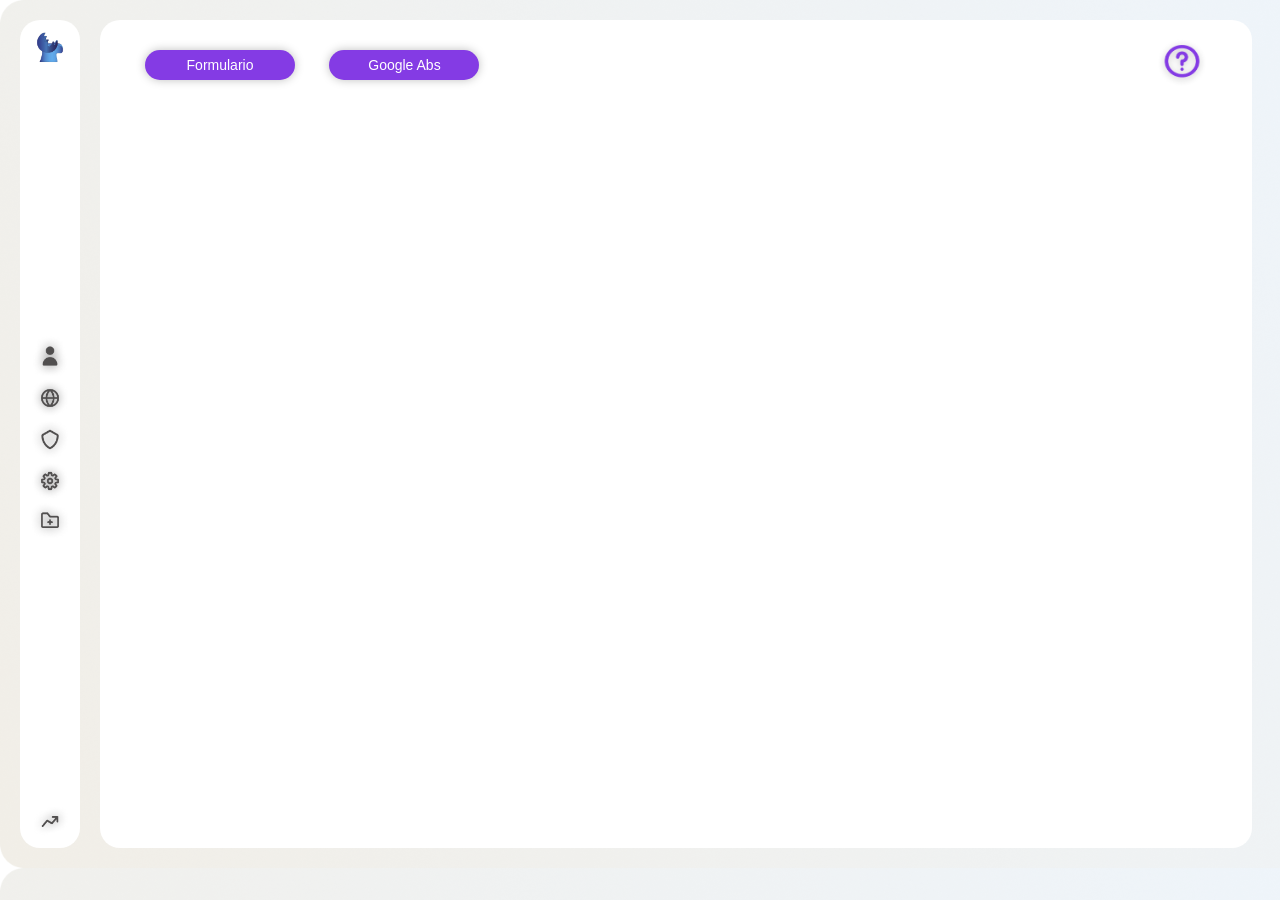
==== commit 2707d8f2: "Terminado de cartas dinamicas con Js y menu Flotante de iconos" ====
--- a/html/index.html
+++ b/html/index.html
@@ -20,16 +20,66 @@
 
         <!--Menu de Iconos de navegacion-->
         <nav class="navegacion-icons">
-            <img  class="icono_persona" src="../img/icon/icon_person.png" alt="icon persona">
-            <img class="icono_empresa" src="../img/icon/icon_empresa.png" alt="icon empres">
-            <img class="icono_seguridad" src="../img/icon/icon _seguridad.png" alt="icon seguridad">   
-            <img class="icono_seting" src="../img/icon/icon _seting.png" alt="icon condiguraciones">   
-            <img class="icono_folder" src="../img/icon/icon _folder.png" alt="icon notas">   
+            <div class="iconos-menu">
+                <img  class="icono_persona" src="../img/icon/icon_person.png" alt="icon persona">
+                <div class="menuUsuario m1 flotante">
+                    <li> 
+                        <ul> Contacto </ul>
+                    </li>
+                </div>
+                <img class="esfera-menu esferita mostar-icono"  src="../img/icon/Ellipse 1.png" alt="boton">
+            </div>
+
+            <div class="iconos-menu">
+                <img class="icono_empresa" src="../img/icon/icon_empresa.png" alt="icon empres">
+                <div class="menuUsuario m2 flotante2">
+                   <li> 
+                        <ul> Empresa </ul>
+                    </li>
+                </div> 
+                <img class="esfera-menu esferita2 mostar-icono2 "  src="../img/icon/Ellipse 1.png" alt="boton">
+            </div>
+
+            <div class="iconos-menu">
+                <img class="icono_seguridad" src="../img/icon/icon _seguridad.png" alt="icon seguridad">
+                <div class="menuUsuario flotante">
+                    <li> 
+                         <ul> Seguimiento </ul>
+                     </li>
+                 </div> 
+                <img class="esfera-menu esferita3 mostar-icono3 "  src="../img/icon/Ellipse 1.png" alt="boton">
+            </div>
+
+            <div class="iconos-menu">
+                <img class="icono_seting" src="../img/icon/icon _seting.png" alt="icon condiguraciones">
+                <div class="menuUsuario flotante">
+                    <li> 
+                         <ul> Personalizados </ul>
+                     </li>
+                 </div> 
+                <img class="esfera-menu esferita4 mostar-icono4 "  src="../img/icon/Ellipse 1.png" alt="boton">
+            </div>
+
+            <div class="iconos-menu">
+                <img class="icono_folder" src="../img/icon/icon _folder.png" alt="icon notas">   
+                <div class="menuUsuario flotante">
+                    <li> 
+                         <ul> Notas </ul>
+                     </li>
+                 </div> 
+                <img class="esfera-menu esferita5 mostar-icono5 "  src="../img/icon/Ellipse 1.png" alt="boton">
+            </div>
         </nav>
 
         <!-- Linea de Tiempo -->
-        <nav>
+        <nav class="iconos-menu">
             <img class="icono_tiempo" src="../img/icon/icon _lineas.png" alt="icono lineas">
+            <div class="menuUsuario flotante">
+                <li> 
+                     <ul> Linea Tiempo </ul>
+                 </li>
+             </div> 
+            <img class="esfera-menu esferita6 mostar-icono6 "  src="../img/icon/Ellipse 1.png" alt="boton">
         </nav>
     </header> 
 
@@ -40,7 +90,8 @@
             <div class="nav-main">
                 <section class="button-nav">
                     <button> Formulario </button>
-                    <button class="button-google"> Google Abs</button>
+                    <button class="button-google"> Google Abs
+                    </button>
                 </section>
 
                 <section class="icono-preguntas">
--- a/style/style.css
+++ b/style/style.css
@@ -63,6 +63,44 @@
     width: 40px;
 }
 
+.iconos-menu{
+    display: flex;
+}
+
+/*Ocultar esferita de menu de navegacion*/
+.mostar-icono{
+    display: none;
+}
+
+.mostar-icono2{
+    display: none;
+}
+
+.mostar-icono3{
+    display: none;
+}
+
+.mostar-icono4{
+    display: none;
+}
+
+.mostar-icono5{
+    display: none;
+}
+
+.mostar-icono6{
+    display: none;
+}
+
+
+
+
+.esfera-menu{
+    width: 10px;
+    height: 10px;
+}
+
+
 /* Main */
 main{
     background-color: var(--white);
@@ -193,6 +231,26 @@
     width: 30px;
 }
 
+.menuUsuario{
+    display: flex;
+    justify-content: space-between;
+    position: absolute;
+    background-color: none;
+    width: 150px;
+    border-radius: 15px ;
+    list-style: none;
+    margin: 0px 10px;
+    justify-content: center;
+}
+
+.flotante{
+    display: none;
+}
+
+.flotante2{
+    display: none;
+}
+
 /* Ocurtar la primera caratas de personas */
 .invisible-persona{
     display: none;
